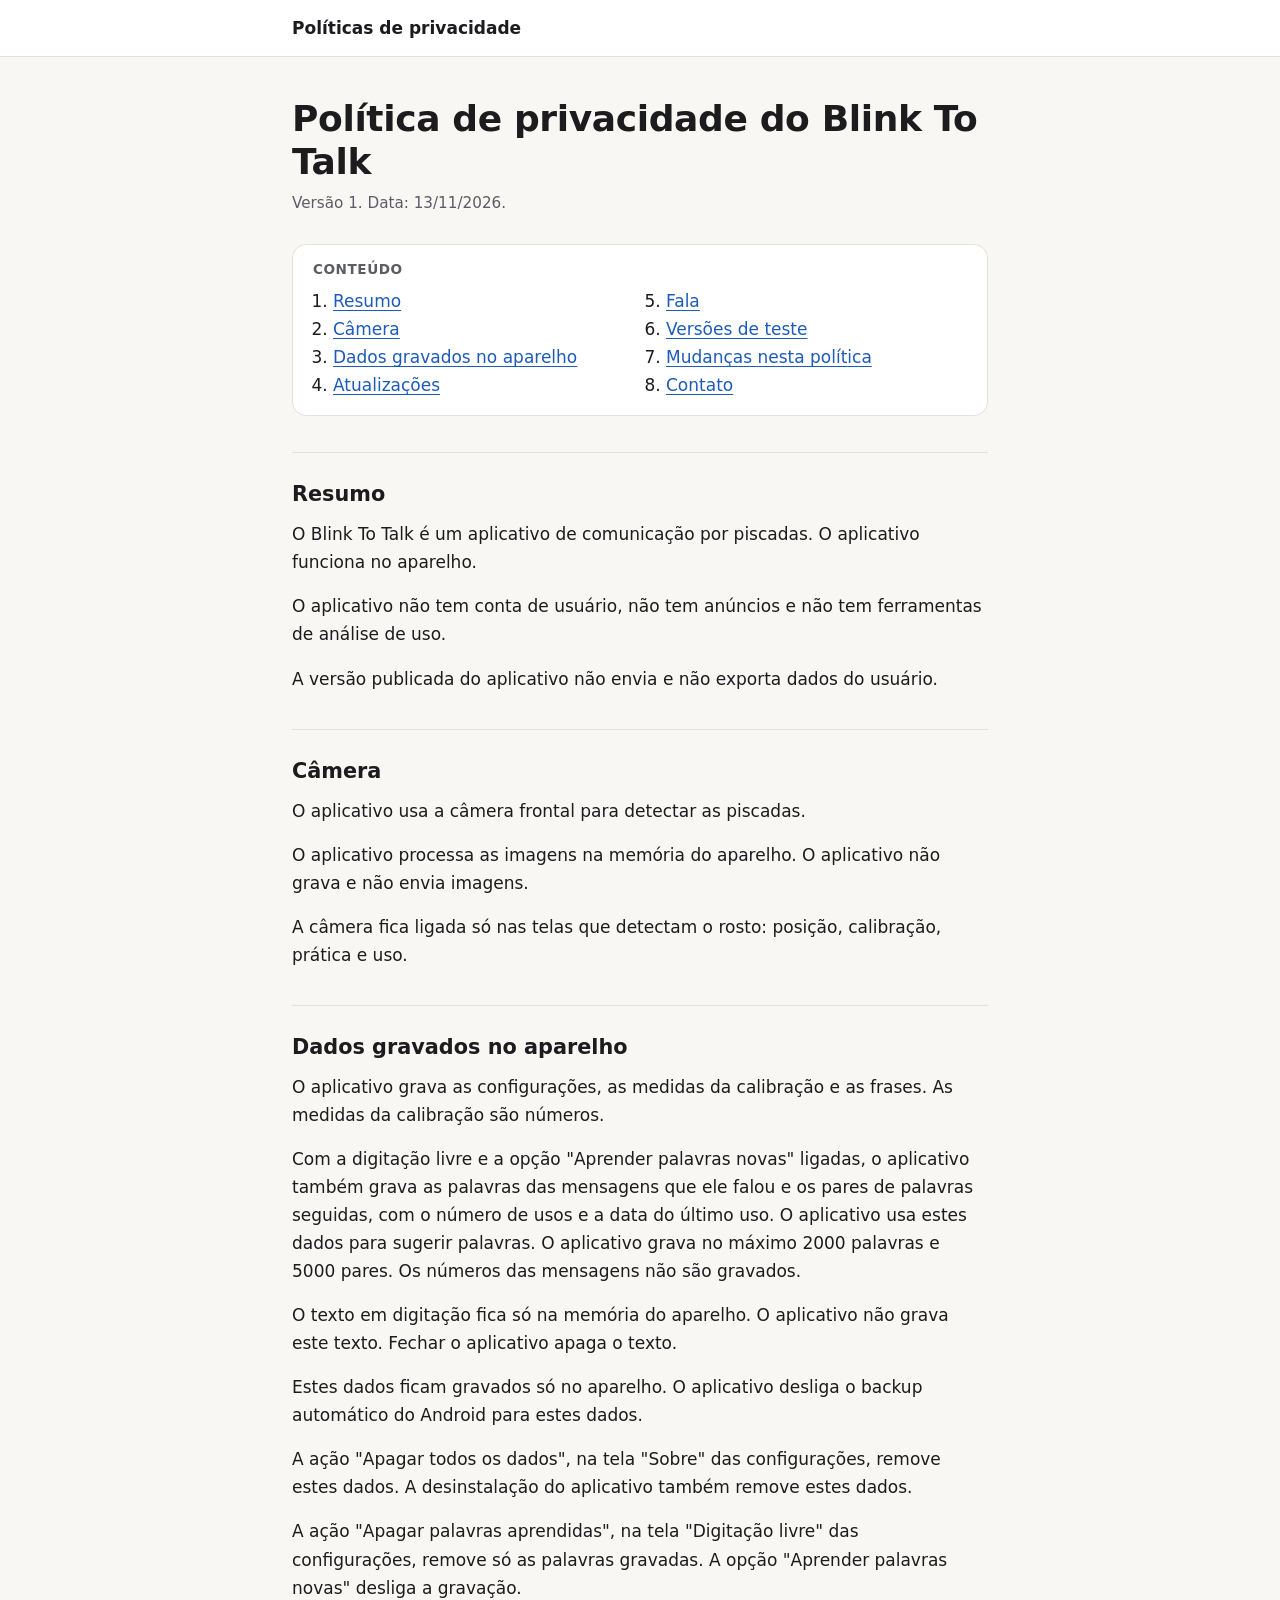
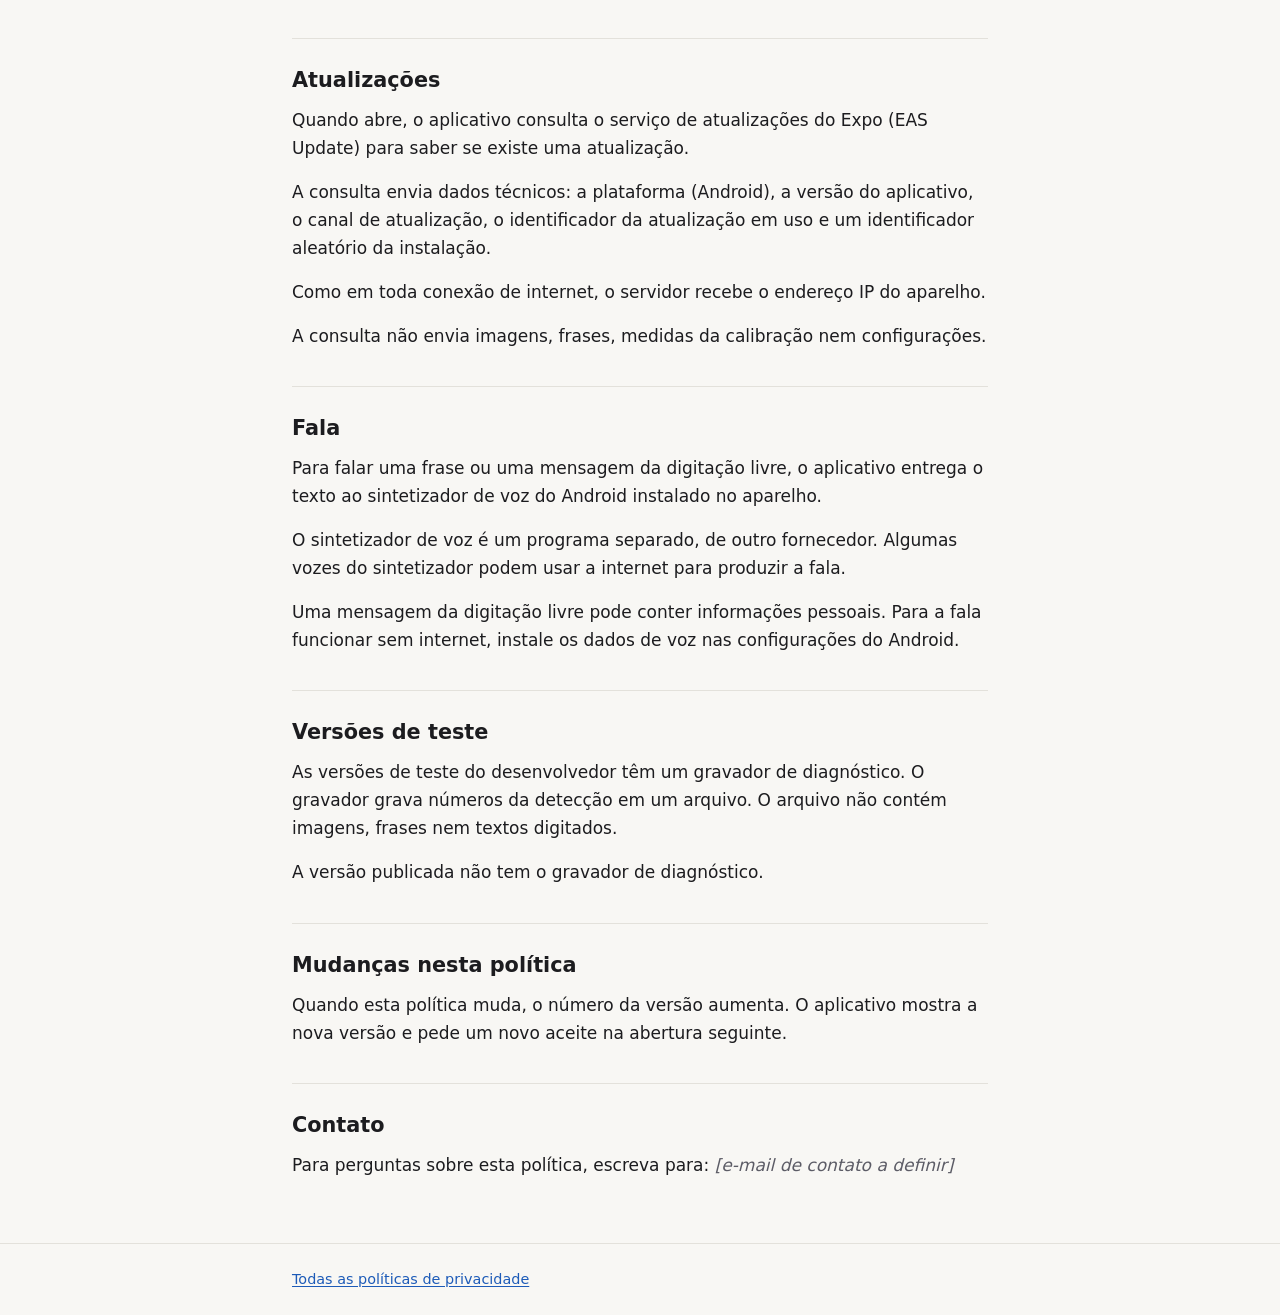
==== blink-to-talk/index.html @ dee9caa1 "Replace the Markdown file with a static HTML site for GitHub Pages. The home page lists the apps. Ea" ====
<!doctype html>
<html lang="pt-BR">
<head>
	<meta charset="utf-8">
	<meta name="viewport" content="width=device-width, initial-scale=1">
	<meta name="color-scheme" content="light dark">
	<meta name="description" content="Política de privacidade do Blink To Talk, aplicativo de comunicação por piscadas.">
	<title>Política de privacidade do Blink To Talk</title>
	<link rel="stylesheet" href="../assets/style.css">
</head>
<body>
	<header class="site-header">
		<div class="wrap">
			<a class="site-name" href="../">Políticas de privacidade</a>
		</div>
	</header>
	<main class="wrap">
		<h1>Política de privacidade do Blink To Talk</h1>
		<p class="meta">Versão 1. Data: <time datetime="2026-11-13">13/11/2026</time>.</p>

		<nav class="toc" aria-labelledby="toc-title">
			<h2 id="toc-title">Conteúdo</h2>
			<ol>
				<li><a href="#resumo">Resumo</a></li>
				<li><a href="#camera">Câmera</a></li>
				<li><a href="#dados">Dados gravados no aparelho</a></li>
				<li><a href="#atualizacoes">Atualizações</a></li>
				<li><a href="#fala">Fala</a></li>
				<li><a href="#versoes-de-teste">Versões de teste</a></li>
				<li><a href="#mudancas">Mudanças nesta política</a></li>
				<li><a href="#contato">Contato</a></li>
			</ol>
		</nav>

		<section aria-labelledby="resumo">
			<h2 id="resumo">Resumo</h2>
			<p>O Blink To Talk é um aplicativo de comunicação por piscadas. O aplicativo funciona no aparelho.</p>
			<p>O aplicativo não tem conta de usuário, não tem anúncios e não tem ferramentas de análise de uso.</p>
			<p>A versão publicada do aplicativo não envia e não exporta dados do usuário.</p>
		</section>

		<section aria-labelledby="camera">
			<h2 id="camera">Câmera</h2>
			<p>O aplicativo usa a câmera frontal para detectar as piscadas.</p>
			<p>O aplicativo processa as imagens na memória do aparelho. O aplicativo não grava e não envia imagens.</p>
			<p>A câmera fica ligada só nas telas que detectam o rosto: posição, calibração, prática e uso.</p>
		</section>

		<section aria-labelledby="dados">
			<h2 id="dados">Dados gravados no aparelho</h2>
			<p>O aplicativo grava as configurações, as medidas da calibração e as frases. As medidas da calibração são números.</p>
			<p>Com a digitação livre e a opção "Aprender palavras novas" ligadas, o aplicativo também grava as palavras das mensagens que ele falou e os pares de palavras seguidas, com o número de usos e a data do último uso. O aplicativo usa estes dados para sugerir palavras. O aplicativo grava no máximo 2000 palavras e 5000 pares. Os números das mensagens não são gravados.</p>
			<p>O texto em digitação fica só na memória do aparelho. O aplicativo não grava este texto. Fechar o aplicativo apaga o texto.</p>
			<p>Estes dados ficam gravados só no aparelho. O aplicativo desliga o backup automático do Android para estes dados.</p>
			<p>A ação "Apagar todos os dados", na tela "Sobre" das configurações, remove estes dados. A desinstalação do aplicativo também remove estes dados.</p>
			<p>A ação "Apagar palavras aprendidas", na tela "Digitação livre" das configurações, remove só as palavras gravadas. A opção "Aprender palavras novas" desliga a gravação.</p>
		</section>

		<section aria-labelledby="atualizacoes">
			<h2 id="atualizacoes">Atualizações</h2>
			<p>Quando abre, o aplicativo consulta o serviço de atualizações do Expo (EAS Update) para saber se existe uma atualização.</p>
			<p>A consulta envia dados técnicos: a plataforma (Android), a versão do aplicativo, o canal de atualização, o identificador da atualização em uso e um identificador aleatório da instalação.</p>
			<p>Como em toda conexão de internet, o servidor recebe o endereço IP do aparelho.</p>
			<p>A consulta não envia imagens, frases, medidas da calibração nem configurações.</p>
		</section>

		<section aria-labelledby="fala">
			<h2 id="fala">Fala</h2>
			<p>Para falar uma frase ou uma mensagem da digitação livre, o aplicativo entrega o texto ao sintetizador de voz do Android instalado no aparelho.</p>
			<p>O sintetizador de voz é um programa separado, de outro fornecedor. Algumas vozes do sintetizador podem usar a internet para produzir a fala.</p>
			<p>Uma mensagem da digitação livre pode conter informações pessoais. Para a fala funcionar sem internet, instale os dados de voz nas configurações do Android.</p>
		</section>

		<section aria-labelledby="versoes-de-teste">
			<h2 id="versoes-de-teste">Versões de teste</h2>
			<p>As versões de teste do desenvolvedor têm um gravador de diagnóstico. O gravador grava números da detecção em um arquivo. O arquivo não contém imagens, frases nem textos digitados.</p>
			<p>A versão publicada não tem o gravador de diagnóstico.</p>
		</section>

		<section aria-labelledby="mudancas">
			<h2 id="mudancas">Mudanças nesta política</h2>
			<p>Quando esta política muda, o número da versão aumenta. O aplicativo mostra a nova versão e pede um novo aceite na abertura seguinte.</p>
		</section>

		<section aria-labelledby="contato">
			<h2 id="contato">Contato</h2>
			<p>Para perguntas sobre esta política, escreva para: <span class="placeholder">[e-mail de contato a definir]</span></p>
		</section>
	</main>
	<footer class="site-footer">
		<div class="wrap">
			<a href="../">Todas as políticas de privacidade</a>
		</div>
	</footer>
</body>
</html>
---- assets/style.css ----
:root {
	color-scheme: light dark;
	--bg: #f8f7f4;
	--surface: #ffffff;
	--text: #1c1c1f;
	--muted: #5c5c66;
	--line: #e3e1db;
	--accent: #1d5bb8;
	--accent-soft: #e6eefb;
	--radius: 14px;
	--font: system-ui, -apple-system, "Segoe UI", Roboto, "Helvetica Neue", Arial, sans-serif;
}

@media (prefers-color-scheme: dark) {
	:root {
		--bg: #111214;
		--surface: #191a1e;
		--text: #ececf1;
		--muted: #a3a3ad;
		--line: #2b2c32;
		--accent: #8db6ff;
		--accent-soft: #1d2a40;
	}
}

* {
	box-sizing: border-box;
}

html {
	-webkit-text-size-adjust: 100%;
	scroll-behavior: smooth;
}

body {
	margin: 0;
	background: var(--bg);
	color: var(--text);
	font-family: var(--font);
	font-size: 1.0625rem;
	line-height: 1.65;
}

a {
	color: var(--accent);
	text-underline-offset: 0.15em;
}

a:focus-visible {
	outline: 3px solid var(--accent);
	outline-offset: 3px;
	border-radius: 4px;
}

.wrap {
	max-width: 46rem;
	margin: 0 auto;
	padding-inline: 1.25rem;
}

.site-header {
	border-bottom: 1px solid var(--line);
	background: var(--surface);
}

.site-header .wrap {
	display: flex;
	align-items: center;
	min-height: 3.5rem;
}

.site-name {
	color: var(--text);
	font-weight: 600;
	text-decoration: none;
}

.site-name:hover {
	color: var(--accent);
}

main {
	padding-block: 2.5rem 3rem;
}

h1 {
	margin: 0 0 0.5rem;
	font-size: clamp(1.75rem, 1.4rem + 1.6vw, 2.25rem);
	line-height: 1.2;
	letter-spacing: -0.01em;
}

h2 {
	margin: 2.25rem 0 0.75rem;
	padding-top: 1.75rem;
	border-top: 1px solid var(--line);
	font-size: 1.3rem;
	line-height: 1.3;
	scroll-margin-top: 1rem;
}

p {
	margin: 0 0 1rem;
}

.lead {
	color: var(--muted);
	font-size: 1.125rem;
}

.meta {
	margin: 0 0 1.75rem;
	color: var(--muted);
	font-size: 0.95rem;
}

.toc {
	margin: 0 0 1rem;
	padding: 1rem 1.25rem;
	border: 1px solid var(--line);
	border-radius: var(--radius);
	background: var(--surface);
}

.toc h2 {
	margin: 0 0 0.5rem;
	padding: 0;
	border: 0;
	color: var(--muted);
	font-size: 0.85rem;
	font-weight: 600;
	letter-spacing: 0.04em;
	text-transform: uppercase;
}

.toc ol {
	margin: 0;
	padding-left: 1.25rem;
	columns: 2;
	column-gap: 2rem;
}

.toc li {
	break-inside: avoid;
}

.apps {
	display: grid;
	gap: 0.75rem;
	margin: 2rem 0 0;
	padding: 0;
	list-style: none;
}

.app {
	display: block;
	padding: 1.1rem 1.25rem;
	border: 1px solid var(--line);
	border-radius: var(--radius);
	background: var(--surface);
	color: var(--text);
	text-decoration: none;
	transition: border-color 0.15s, background-color 0.15s;
}

.app:hover {
	border-color: var(--accent);
	background: var(--accent-soft);
}

.app-name {
	display: block;
	color: var(--accent);
	font-size: 1.15rem;
	font-weight: 600;
}

.app-description {
	display: block;
	margin-top: 0.25rem;
}

.app-meta {
	display: block;
	margin-top: 0.4rem;
	color: var(--muted);
	font-size: 0.9rem;
}

.placeholder {
	color: var(--muted);
	font-style: italic;
}

.site-footer {
	border-top: 1px solid var(--line);
	color: var(--muted);
	font-size: 0.9rem;
}

.site-footer .wrap {
	padding-block: 1.5rem;
}

@media (max-width: 34rem) {
	.toc ol {
		columns: 1;
	}
}

@media (prefers-reduced-motion: reduce) {
	html {
		scroll-behavior: auto;
	}

	.app {
		transition: none;
	}
}

@media print {
	.site-header,
	.toc,
	.site-footer {
		display: none;
	}

	body {
		background: #fff;
		color: #000;
	}
}
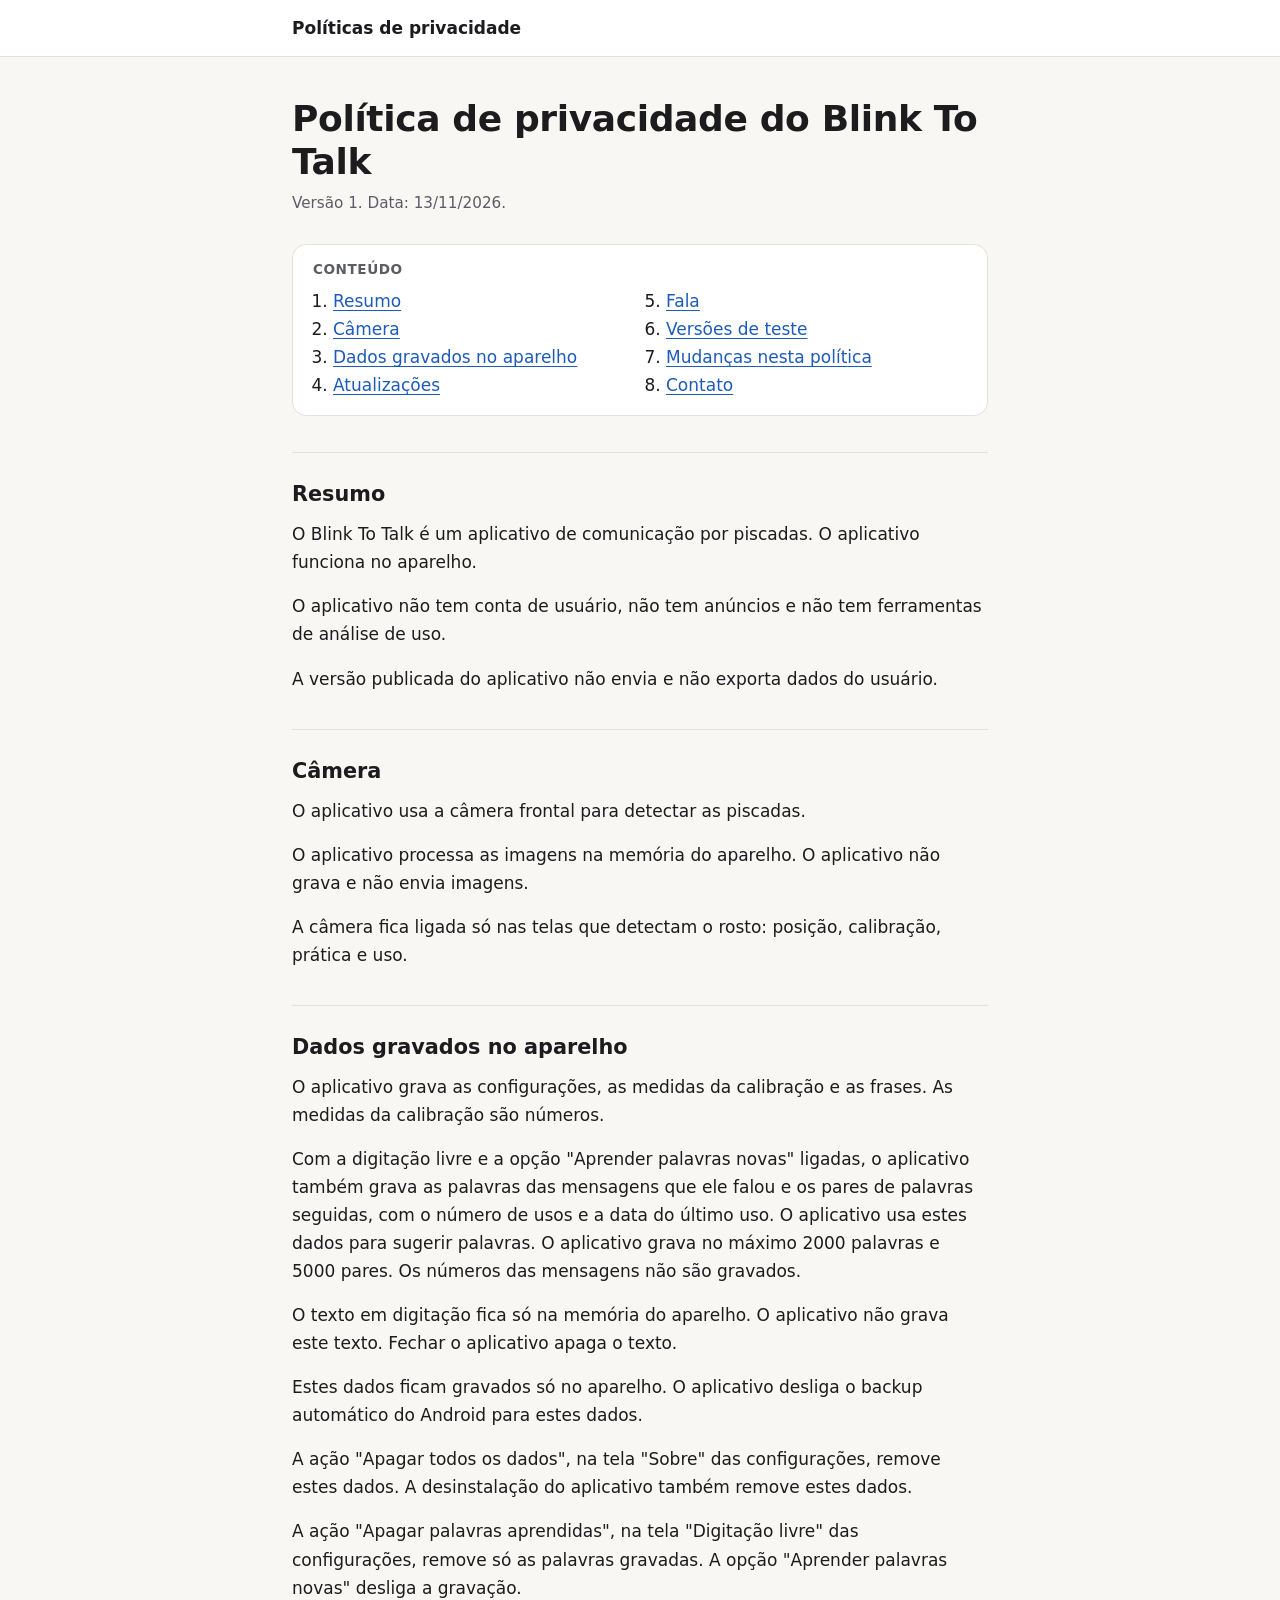
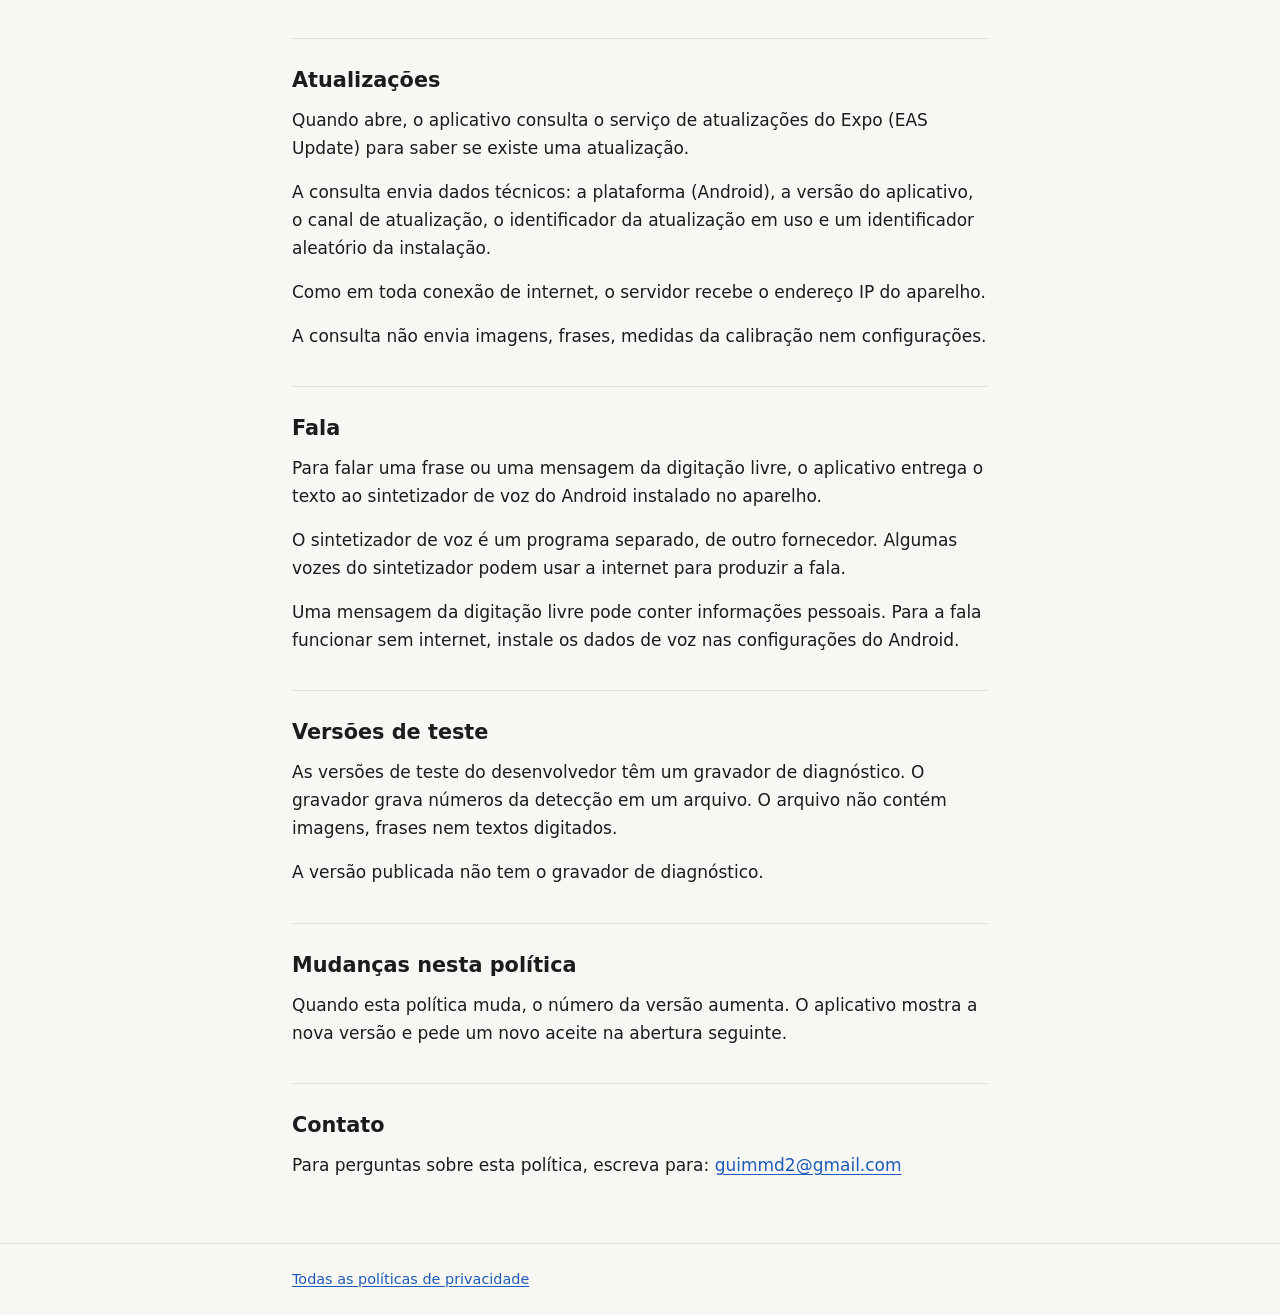
==== commit a925e80d: "Set the contact email of the Blink To Talk privacy policy. Co-Authored-By: Claude Opus 5.5 <noreply@" ====
--- a/blink-to-talk/index.html
+++ b/blink-to-talk/index.html
@@ -84,7 +84,7 @@
 
 		<section aria-labelledby="contato">
 			<h2 id="contato">Contato</h2>
-			<p>Para perguntas sobre esta política, escreva para: <span class="placeholder">[e-mail de contato a definir]</span></p>
+			<p>Para perguntas sobre esta política, escreva para: <a href="mailto:guimmd2@gmail.com">guimmd2@gmail.com</a></p>
 		</section>
 	</main>
 	<footer class="site-footer">
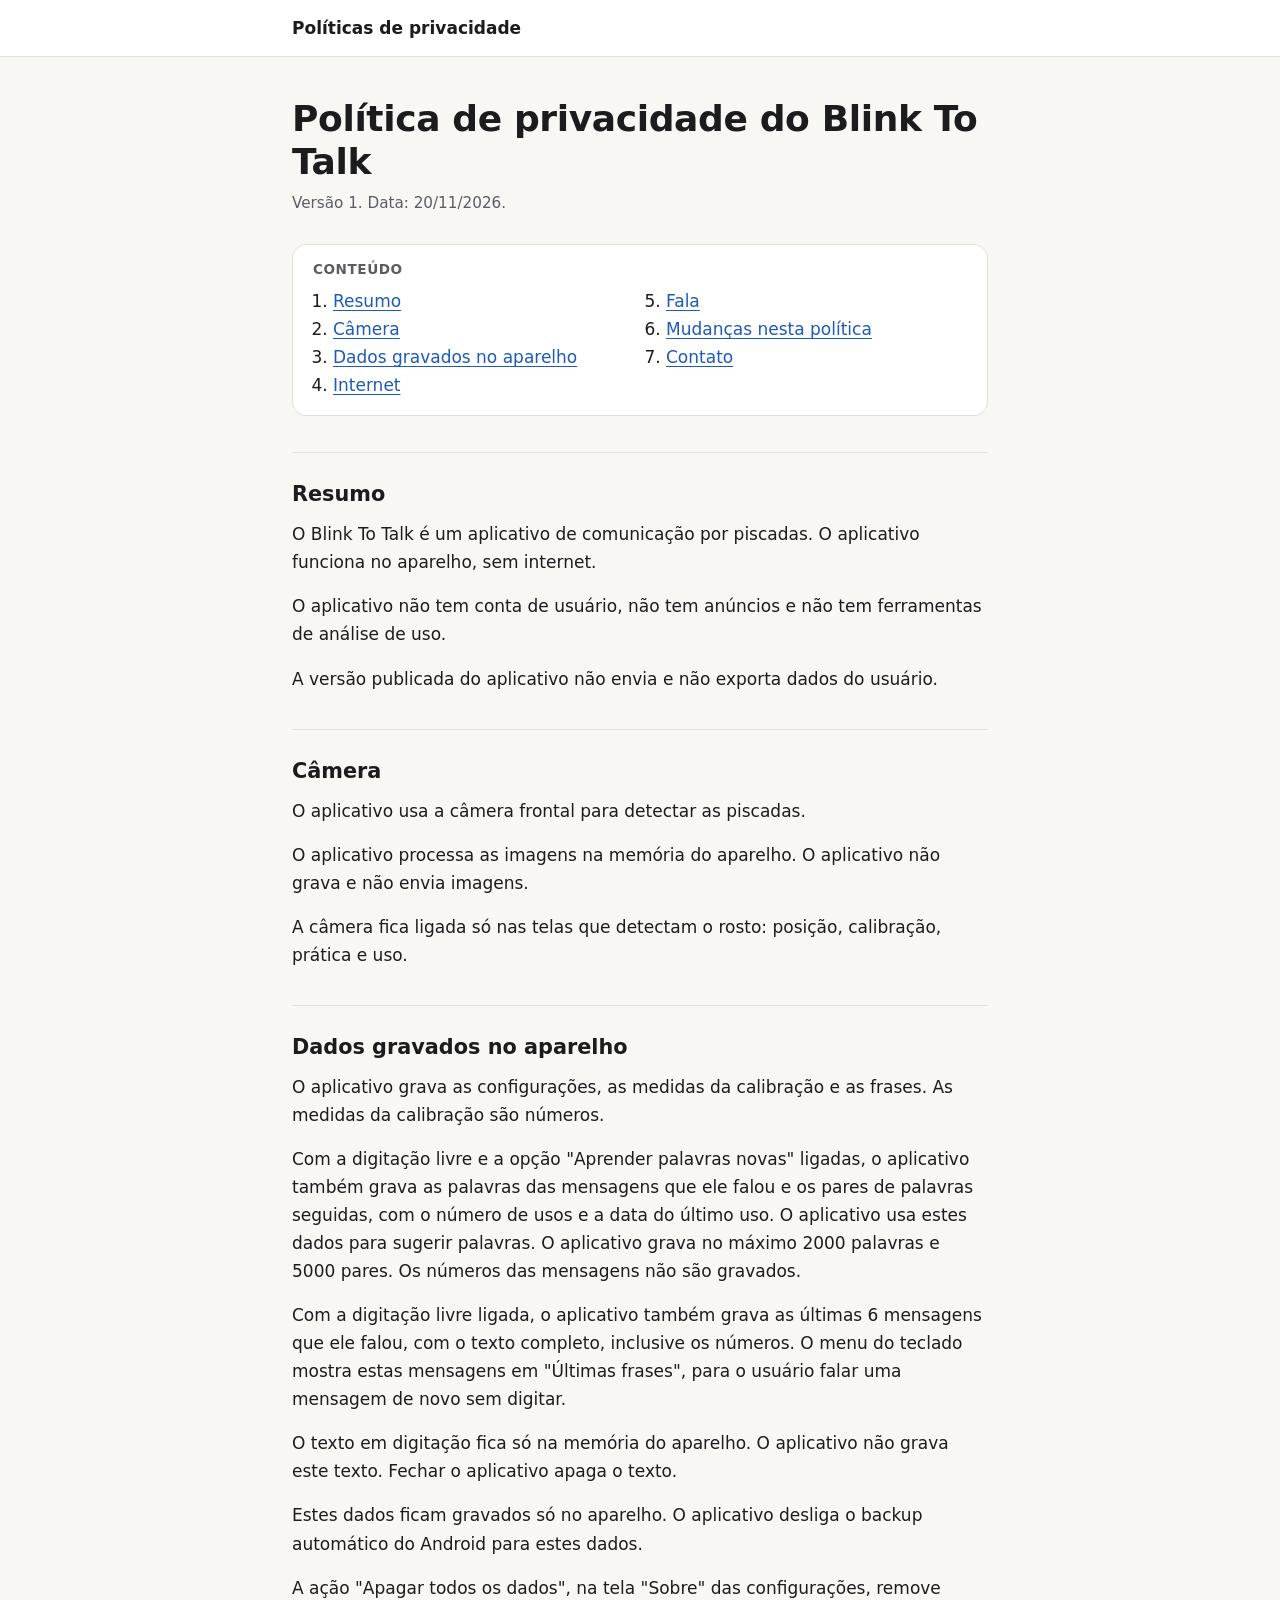
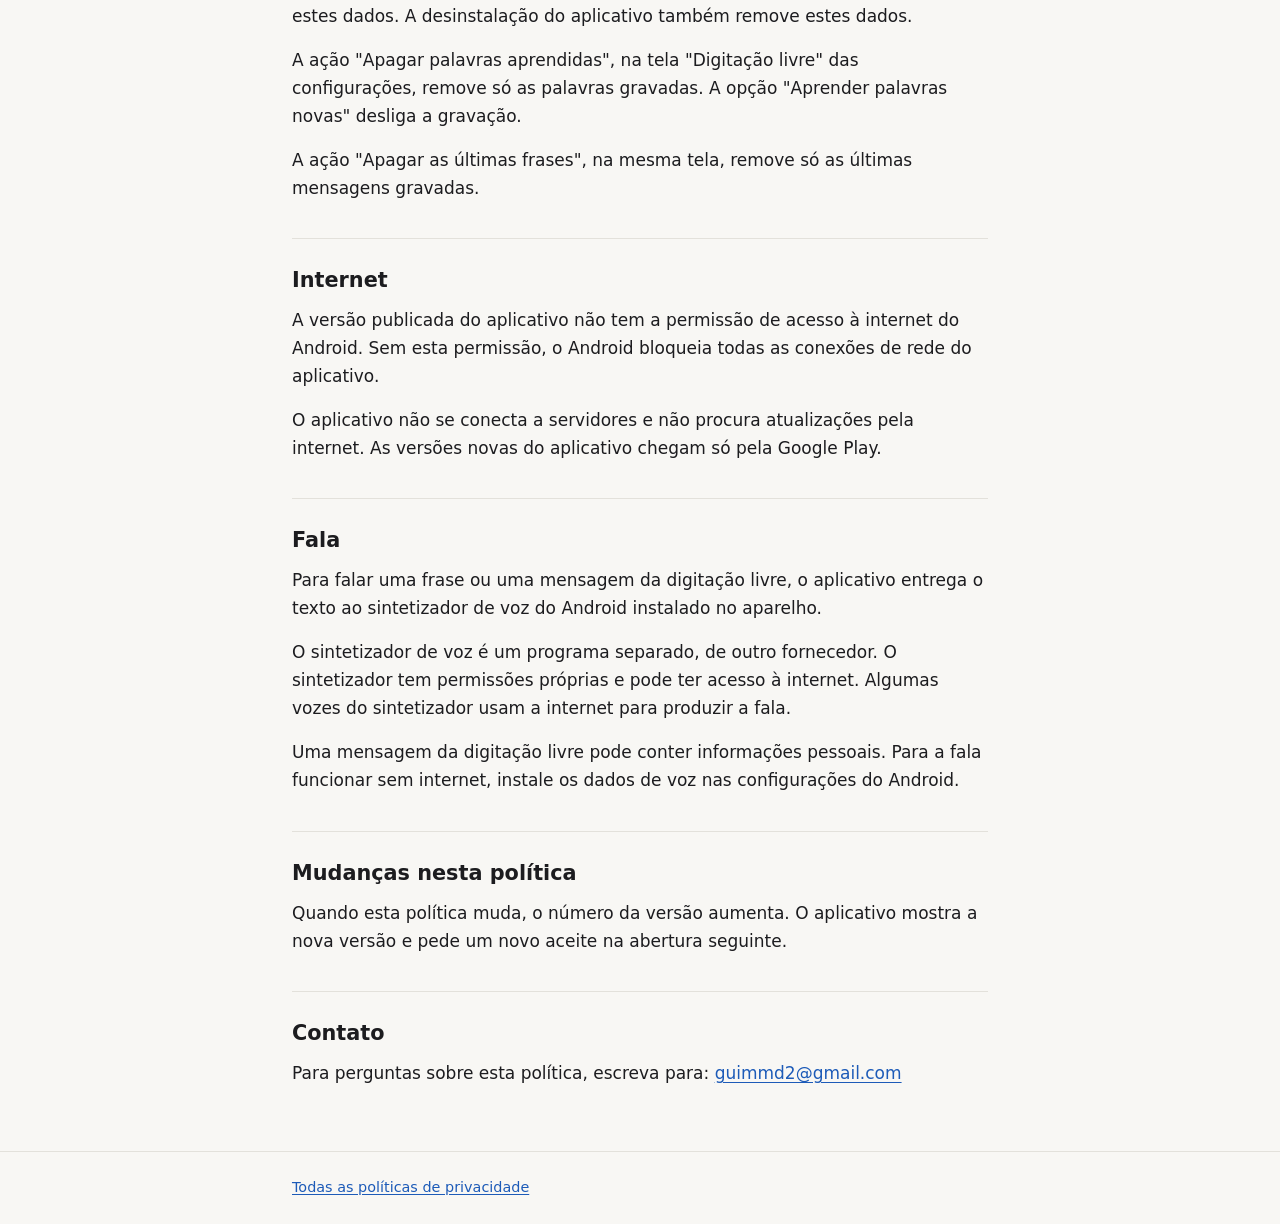
==== commit e3c6caf4: "Update the Blink To Talk privacy policy to the text of 2026-11-20. The page now has the same text as" ====
--- a/blink-to-talk/index.html
+++ b/blink-to-talk/index.html
@@ -16,7 +16,7 @@
 	</header>
 	<main class="wrap">
 		<h1>Política de privacidade do Blink To Talk</h1>
-		<p class="meta">Versão 1. Data: <time datetime="2026-11-13">13/11/2026</time>.</p>
+		<p class="meta">Versão 1. Data: <time datetime="2026-11-20">20/11/2026</time>.</p>
 
 		<nav class="toc" aria-labelledby="toc-title">
 			<h2 id="toc-title">Conteúdo</h2>
@@ -24,9 +24,8 @@
 				<li><a href="#resumo">Resumo</a></li>
 				<li><a href="#camera">Câmera</a></li>
 				<li><a href="#dados">Dados gravados no aparelho</a></li>
-				<li><a href="#atualizacoes">Atualizações</a></li>
+				<li><a href="#internet">Internet</a></li>
 				<li><a href="#fala">Fala</a></li>
-				<li><a href="#versoes-de-teste">Versões de teste</a></li>
 				<li><a href="#mudancas">Mudanças nesta política</a></li>
 				<li><a href="#contato">Contato</a></li>
 			</ol>
@@ -34,7 +33,7 @@
 
 		<section aria-labelledby="resumo">
 			<h2 id="resumo">Resumo</h2>
-			<p>O Blink To Talk é um aplicativo de comunicação por piscadas. O aplicativo funciona no aparelho.</p>
+			<p>O Blink To Talk é um aplicativo de comunicação por piscadas. O aplicativo funciona no aparelho, sem internet.</p>
 			<p>O aplicativo não tem conta de usuário, não tem anúncios e não tem ferramentas de análise de uso.</p>
 			<p>A versão publicada do aplicativo não envia e não exporta dados do usuário.</p>
 		</section>
@@ -50,31 +49,25 @@
 			<h2 id="dados">Dados gravados no aparelho</h2>
 			<p>O aplicativo grava as configurações, as medidas da calibração e as frases. As medidas da calibração são números.</p>
 			<p>Com a digitação livre e a opção "Aprender palavras novas" ligadas, o aplicativo também grava as palavras das mensagens que ele falou e os pares de palavras seguidas, com o número de usos e a data do último uso. O aplicativo usa estes dados para sugerir palavras. O aplicativo grava no máximo 2000 palavras e 5000 pares. Os números das mensagens não são gravados.</p>
+			<p>Com a digitação livre ligada, o aplicativo também grava as últimas 6 mensagens que ele falou, com o texto completo, inclusive os números. O menu do teclado mostra estas mensagens em "Últimas frases", para o usuário falar uma mensagem de novo sem digitar.</p>
 			<p>O texto em digitação fica só na memória do aparelho. O aplicativo não grava este texto. Fechar o aplicativo apaga o texto.</p>
 			<p>Estes dados ficam gravados só no aparelho. O aplicativo desliga o backup automático do Android para estes dados.</p>
 			<p>A ação "Apagar todos os dados", na tela "Sobre" das configurações, remove estes dados. A desinstalação do aplicativo também remove estes dados.</p>
 			<p>A ação "Apagar palavras aprendidas", na tela "Digitação livre" das configurações, remove só as palavras gravadas. A opção "Aprender palavras novas" desliga a gravação.</p>
+			<p>A ação "Apagar as últimas frases", na mesma tela, remove só as últimas mensagens gravadas.</p>
 		</section>
 
-		<section aria-labelledby="atualizacoes">
-			<h2 id="atualizacoes">Atualizações</h2>
-			<p>Quando abre, o aplicativo consulta o serviço de atualizações do Expo (EAS Update) para saber se existe uma atualização.</p>
-			<p>A consulta envia dados técnicos: a plataforma (Android), a versão do aplicativo, o canal de atualização, o identificador da atualização em uso e um identificador aleatório da instalação.</p>
-			<p>Como em toda conexão de internet, o servidor recebe o endereço IP do aparelho.</p>
-			<p>A consulta não envia imagens, frases, medidas da calibração nem configurações.</p>
+		<section aria-labelledby="internet">
+			<h2 id="internet">Internet</h2>
+			<p>A versão publicada do aplicativo não tem a permissão de acesso à internet do Android. Sem esta permissão, o Android bloqueia todas as conexões de rede do aplicativo.</p>
+			<p>O aplicativo não se conecta a servidores e não procura atualizações pela internet. As versões novas do aplicativo chegam só pela Google Play.</p>
 		</section>
 
 		<section aria-labelledby="fala">
 			<h2 id="fala">Fala</h2>
 			<p>Para falar uma frase ou uma mensagem da digitação livre, o aplicativo entrega o texto ao sintetizador de voz do Android instalado no aparelho.</p>
-			<p>O sintetizador de voz é um programa separado, de outro fornecedor. Algumas vozes do sintetizador podem usar a internet para produzir a fala.</p>
+			<p>O sintetizador de voz é um programa separado, de outro fornecedor. O sintetizador tem permissões próprias e pode ter acesso à internet. Algumas vozes do sintetizador usam a internet para produzir a fala.</p>
 			<p>Uma mensagem da digitação livre pode conter informações pessoais. Para a fala funcionar sem internet, instale os dados de voz nas configurações do Android.</p>
-		</section>
-
-		<section aria-labelledby="versoes-de-teste">
-			<h2 id="versoes-de-teste">Versões de teste</h2>
-			<p>As versões de teste do desenvolvedor têm um gravador de diagnóstico. O gravador grava números da detecção em um arquivo. O arquivo não contém imagens, frases nem textos digitados.</p>
-			<p>A versão publicada não tem o gravador de diagnóstico.</p>
 		</section>
 
 		<section aria-labelledby="mudancas">
